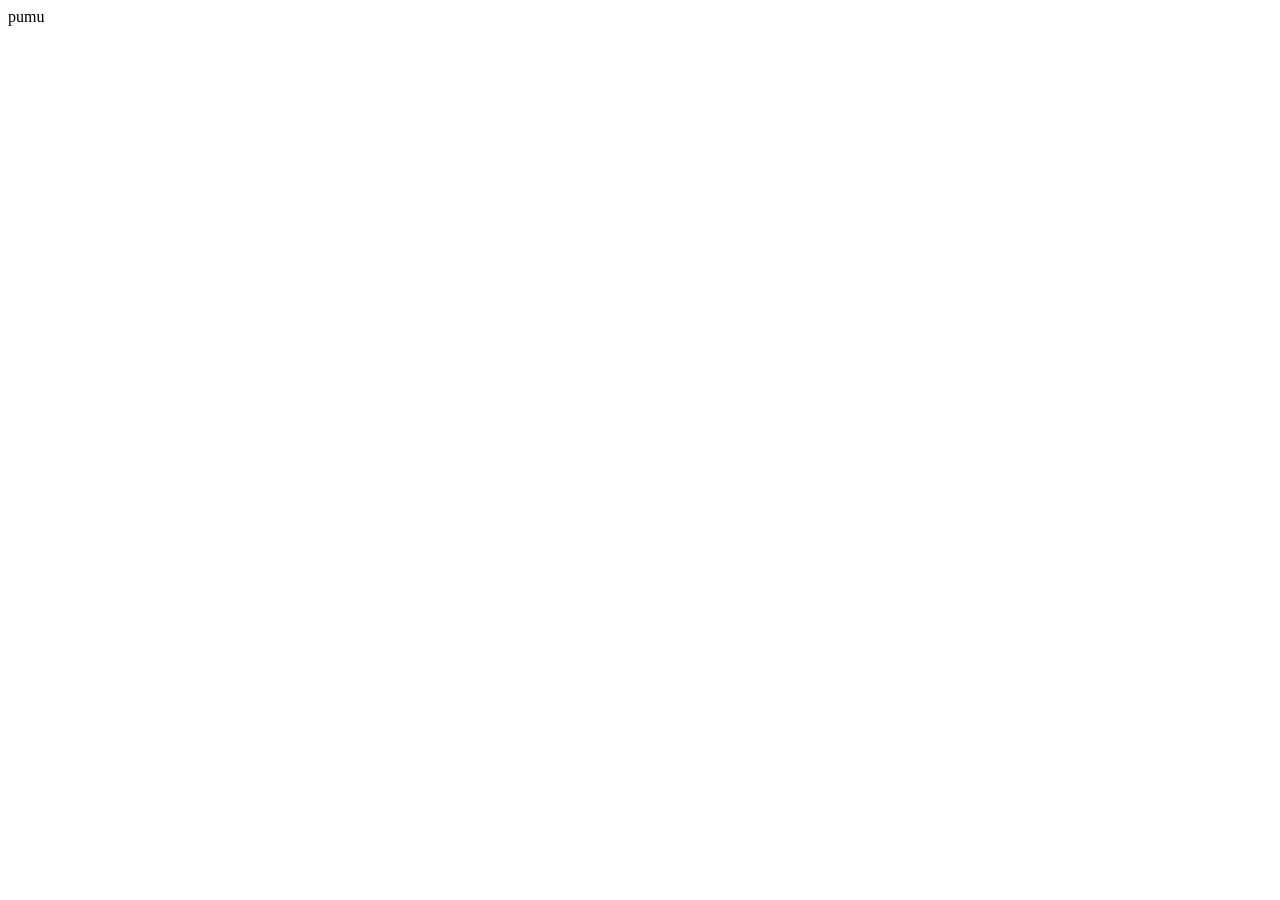
==== index.html @ 87265f7c "initial commit" ====
<!DOCTYPE html>
<html lang="en">

<head>
  <meta charset="UTF-8">
  <meta name="viewport" content="width=device-width, initial-scale=1.0">
  <title>Document</title>
</head>

<body>
  pumu

</body>

</html>
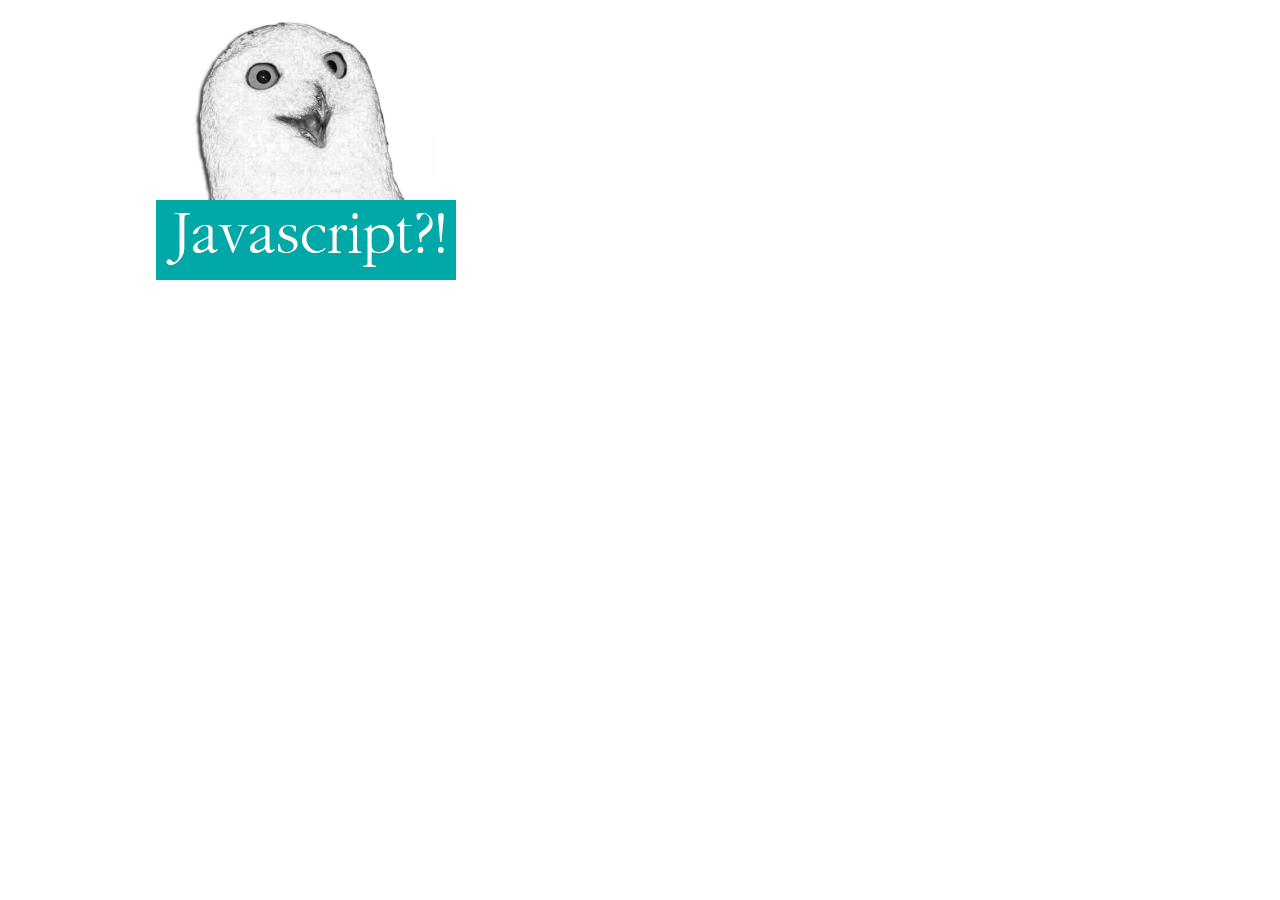
==== commit abae0d8c: "add img" ====
--- a/index.html
+++ b/index.html
@@ -8,7 +8,7 @@
 </head>
 
 <body>
-  pumu
+  <img src="0_o.png" alt="Опаньки">
 
 </body>
 
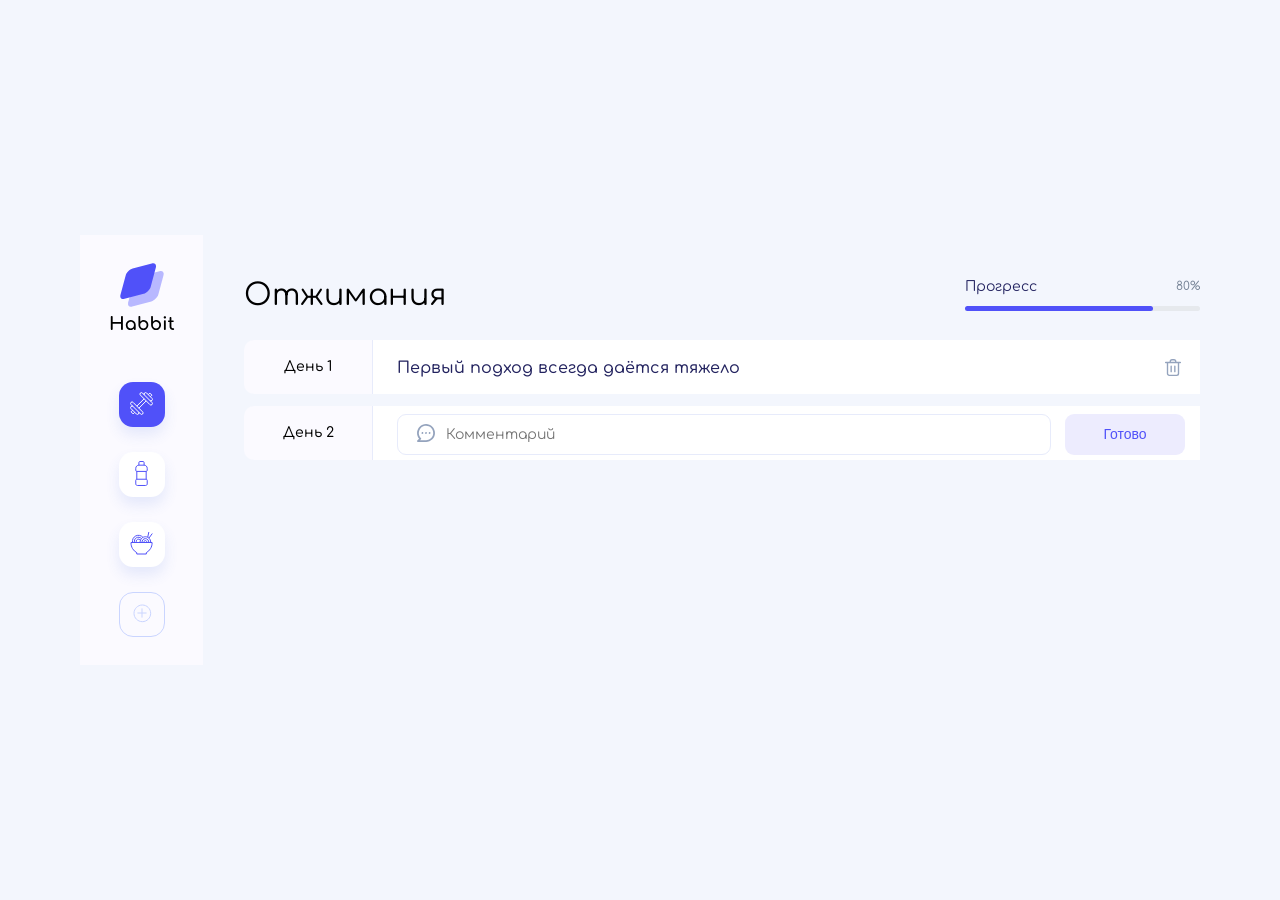
==== commit aef41fa1: "add markup, styles, assets for the final-project" ====
--- a/index.html
+++ b/index.html
@@ -5,10 +5,80 @@
   <meta charset="UTF-8">
   <meta name="viewport" content="width=device-width, initial-scale=1.0">
   <title>Document</title>
+  <link rel="preconnect" href="https://fonts.googleapis.com">
+  <link rel="preconnect" href="https://fonts.gstatic.com" crossorigin>
+  <link href="https://fonts.googleapis.com/css2?family=Comfortaa:wght@300..700&display=swap" rel="stylesheet">
+  <link rel="stylesheet" href="css/style.css">
+  <script src="js/app.js" defer></script>
 </head>
 
 <body>
-  <img src="0_o.png" alt="Опаньки">
+  <div class="app">
+    <aside class="panel">
+      <img class="panel__logo" src="images/logo.svg" alt="Логотип приложения Habbit">
+      <nav class="panel__nav menu">
+        <ul class="menu__list list-reset">
+          <li class="menu__item">
+            <button class="menu__button menu__button_active btn-reset">
+              <img src="images/fitness.svg" alt="Fitness">
+            </button>
+          </li>
+          <li class="menu__item">
+            <button class="menu__button btn-reset">
+              <img src="images/waterbottle.svg" alt="Water">
+            </button>
+          </li>
+          <li class="menu__item">
+            <button class="menu__button btn-reset">
+              <img src="images/meal.svg" alt="Food">
+            </button>
+          </li>
+        </ul>
+      </nav>
+      <button class="menu__add btn-reset">
+        <img src="images/add.svg" alt="Add">
+      </button>
+    </aside>
+    <section class="content">
+      <header class="header">
+        <h1 class="header__title">Отжимания</h1>
+        <div class="progress">
+          <div class="progress__text">
+            <span class="progress__text-name">Прогресс</span>
+            <span class="progress__text-percent">80%</span>
+          </div>
+          <div class="progress__bar">
+            <div class="progress__bar-cover"></div>
+          </div>
+        </div>
+      </header>
+      <main>
+        <ul class="habbits list-reset">
+          <li class="habbits__item">
+            <div class="habbits__item-day">День 1</div>
+            <div class="habbits__item-desc">
+              <p class="habbits__item-text">Первый подход всегда даётся тяжело</p>
+              <button class="habbits__item-delete btn-reset">
+                <img src="images/bucket.svg" alt="Delete item">
+              </button>
+            </div>
+          </li>
+          <li class="habbits__item">
+            <div class="habbits__item-day">День 2</div>
+            <div class="habbits__item-desc">
+              <form class="habbits__item-form" action="">
+                <input type="text" class="habbits__item-input" placeholder="Комментарий">
+                <button class="habbits__item-btn btn-reset">Готово</button>
+              </form>
+            </div>
+          </li>
+        </ul>
+
+      </main>
+    </section>
+  </div>
+
+
 
 </body>
 
--- a/css/style.css
+++ b/css/style.css
@@ -0,0 +1,261 @@
+:root {
+  --font-family: "Comfortaa", sans-serif;
+}
+
+html {
+  box-sizing: border-box;
+}
+
+*,
+*::before,
+*::after {
+  box-sizing: inherit;
+}
+
+a {
+  color: inherit;
+  text-decoration: none;
+}
+
+img {
+  max-width: 100%;
+  height: auto;
+}
+
+.list-reset {
+  margin: 0;
+  padding: 0;
+  list-style: none;
+}
+
+.btn-reset {
+  padding: 0;
+  border: none;
+  background-color: transparent;
+  cursor: pointer;
+}
+
+body {
+  margin: 0;
+  padding: 0;
+  min-height: 100dvh;
+  display: flex;
+  justify-content: center;
+  align-items: center;
+  font-family: var(--font-family);
+  font-optical-sizing: auto;
+  font-size: 16px;
+  font-weight: 500;
+  font-style: normal;
+  line-height: 1;
+  background-color: #f3f6fd;
+}
+
+.app {
+  display: flex;
+  width: 1120px;
+}
+
+.panel {
+  padding-block: 28px;
+  width: 123px;
+  display: flex;
+  flex-direction: column;
+  align-items: center;
+  background-color: #FBFAFF;
+}
+
+.panel__logo {
+  margin-bottom: 48px;
+}
+
+.panel__nav {
+  margin-bottom: 25px;
+}
+
+.menu__list {
+  display: flex;
+  flex-direction: column;
+  align-items: center;
+  gap: 25px;
+}
+
+.menu__button {
+  border-radius: 14px;
+  width: 46px;
+  height: 45px;
+  background-color: #fff;
+  box-shadow: 0 8px 14px 0 rgba(62, 107, 224, 0.12);
+}
+
+.menu__button_active {
+  background-color: #5051f9;
+}
+
+.menu__button_active img {
+  filter: brightness(0) invert(1);
+}
+
+.menu__button:hover {
+  background-color: #6a6afb;
+}
+
+.menu__button:hover img {
+  filter: brightness(0) invert(1);
+}
+
+.menu__add {
+  border: 1px solid #cad5ff;
+  border-radius: 14px;
+  width: 46px;
+  height: 45px;
+}
+
+.menu__add:hover {
+  background-color: #f3f6fd;
+}
+
+.content {
+  padding-inline: 41px 0;
+  padding-block: 45px;
+  flex-grow: 1;
+}
+
+.header {
+  margin-bottom: 29px;
+  display: flex;
+  align-items: flex-end;
+  justify-content: space-between;
+}
+
+.header__title {
+  margin-block: 0;
+  font-weight: 400;
+  font-size: 30px;
+  color: #000;
+}
+
+.progress {
+  width: 235px;
+}
+
+.progress__text {
+  margin-bottom: 12px;
+  display: flex;
+  justify-content: space-between;
+}
+
+.progress__text-name {
+  font-weight: 400;
+  font-size: 14px;
+  color: #232360;
+}
+
+.progress__text-percent {
+  font-weight: 400;
+  font-size: 12px;
+  color: #768396;
+}
+
+.progress__bar {
+  position: relative;
+  width: 100%;
+  height: 5px;
+  border-radius: 4px;
+  background-color: #e6e9ed;
+}
+
+.progress__bar-cover {
+  position: absolute;
+  top: 0;
+  left: 0;
+  height: 100%;
+  width: 80%;
+  background-color: #5051F9;
+  border-radius: inherit;
+}
+
+.habbits__item {
+  margin-bottom: 12px;
+  display: flex;
+  border-radius: 10px;
+  background-color: #FBFAFF;
+}
+
+.habbits__item-day {
+  width: 129px;
+  border-right: 1px solid #e7ebfb;
+  display: flex;
+  align-items: center;
+  justify-content: center;
+  font-size: 14px;
+  color: #000;
+}
+
+.habbits__item-desc {
+  padding-inline: 24px 15px;
+  padding-block: 7px 5px;
+  min-height: 54px;
+  flex-grow: 1;
+  display: flex;
+  justify-content: space-between;
+  align-items: center;
+  font-size: 16px;
+  color: #23235f;
+  background-color: #fff;
+}
+
+.habbits__item-text {
+  margin-block: 0;
+}
+
+.habbits__item-delete {
+  width: 24px;
+  height: 24px;
+  border: 1px solid transparent;
+}
+
+.habbits__item-form {
+  position: relative;
+  flex-grow: 1;
+  display: flex;
+  gap: 14px;
+  align-items: stretch;
+}
+
+.habbits__item-input {
+  padding-inline: 48px 20px;
+  padding-block: 12px;
+  border: 1px solid #e7ebfb;
+  flex-grow: 1;
+  border-radius: 9px;
+  background-color: #fff;
+  font-family: inherit;
+  font-size: 14px;
+  color: #23235f;
+}
+
+.habbits__item-form::before {
+  content: '';
+  position: absolute;
+  top: 10px;
+  left: 20px;
+  width: 18px;
+  height: 18px;
+  background-image: url('../images/dots.svg');
+  background-repeat: no-repeat;
+  background-size: cover;
+}
+
+.habbits__item-comment::placeholder {
+  color: #8899a8;
+}
+
+.habbits__item-btn {
+  min-width: 120px;
+  font-size: 14px;
+  align-self: stretch;
+  color: #5051f9;
+  background-color: #edecfe;
+  border-radius: 9px;
+}
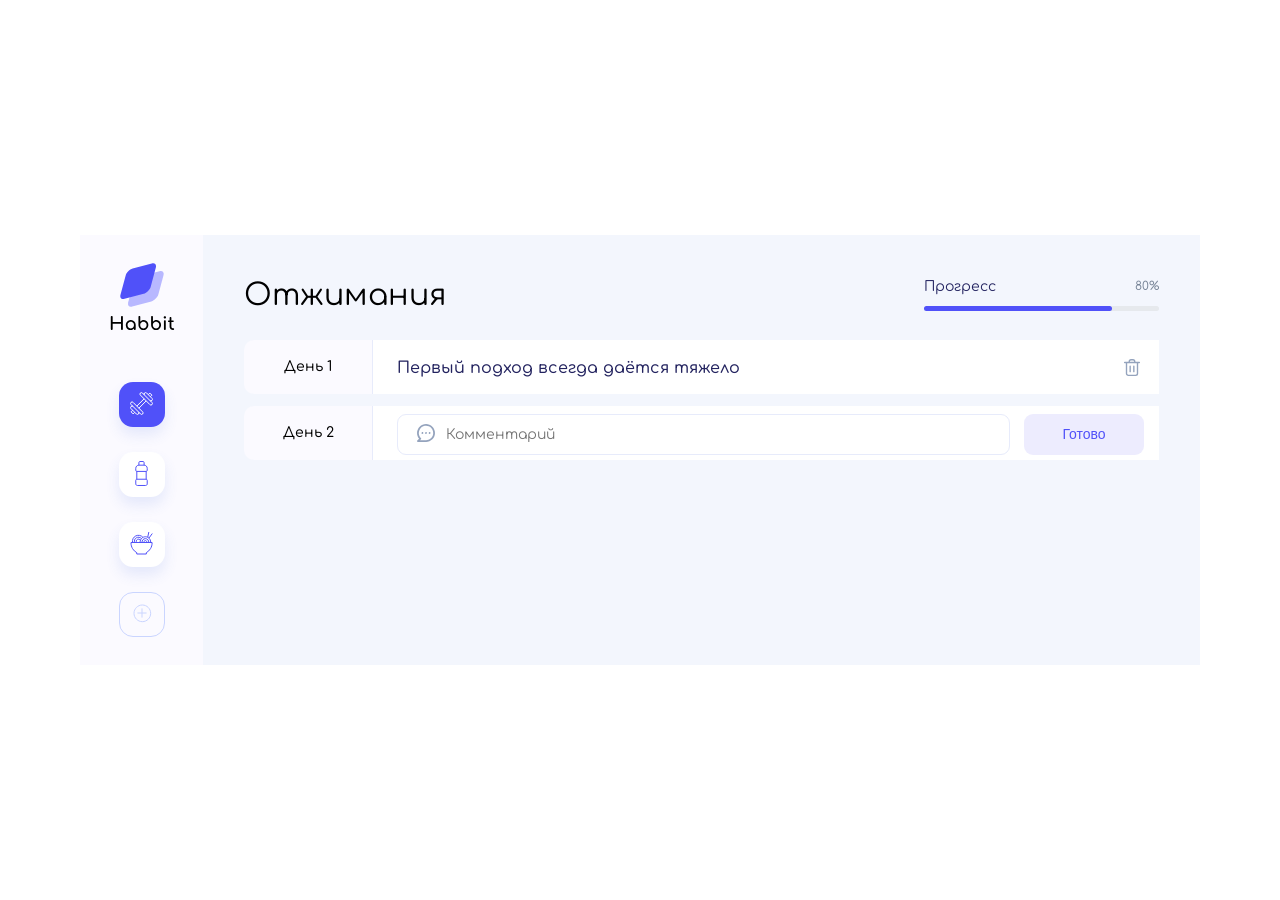
==== commit 677baa5d: "small fixes" ====
--- a/index.html
+++ b/index.html
@@ -5,6 +5,7 @@
   <meta charset="UTF-8">
   <meta name="viewport" content="width=device-width, initial-scale=1.0">
   <title>Document</title>
+  <link rel="icon" type="image/png" sizes="32x32" href="images/favicon-32x32.png">
   <link rel="preconnect" href="https://fonts.googleapis.com">
   <link rel="preconnect" href="https://fonts.gstatic.com" crossorigin>
   <link href="https://fonts.googleapis.com/css2?family=Comfortaa:wght@300..700&display=swap" rel="stylesheet">
--- a/css/style.css
+++ b/css/style.css
@@ -48,12 +48,12 @@
   font-weight: 500;
   font-style: normal;
   line-height: 1;
+}
+
+.app {
+  display: flex;
+  width: 1120px;
   background-color: #f3f6fd;
-}
-
-.app {
-  display: flex;
-  width: 1120px;
 }
 
 .panel {
@@ -116,7 +116,7 @@
 }
 
 .content {
-  padding-inline: 41px 0;
+  padding-inline: 41px;
   padding-block: 45px;
   flex-grow: 1;
 }
@@ -254,8 +254,11 @@
 .habbits__item-btn {
   min-width: 120px;
   font-size: 14px;
-  align-self: stretch;
   color: #5051f9;
   background-color: #edecfe;
   border-radius: 9px;
+}
+
+.habbits__item-btn:hover {
+  filter: brightness(0.95);
 }
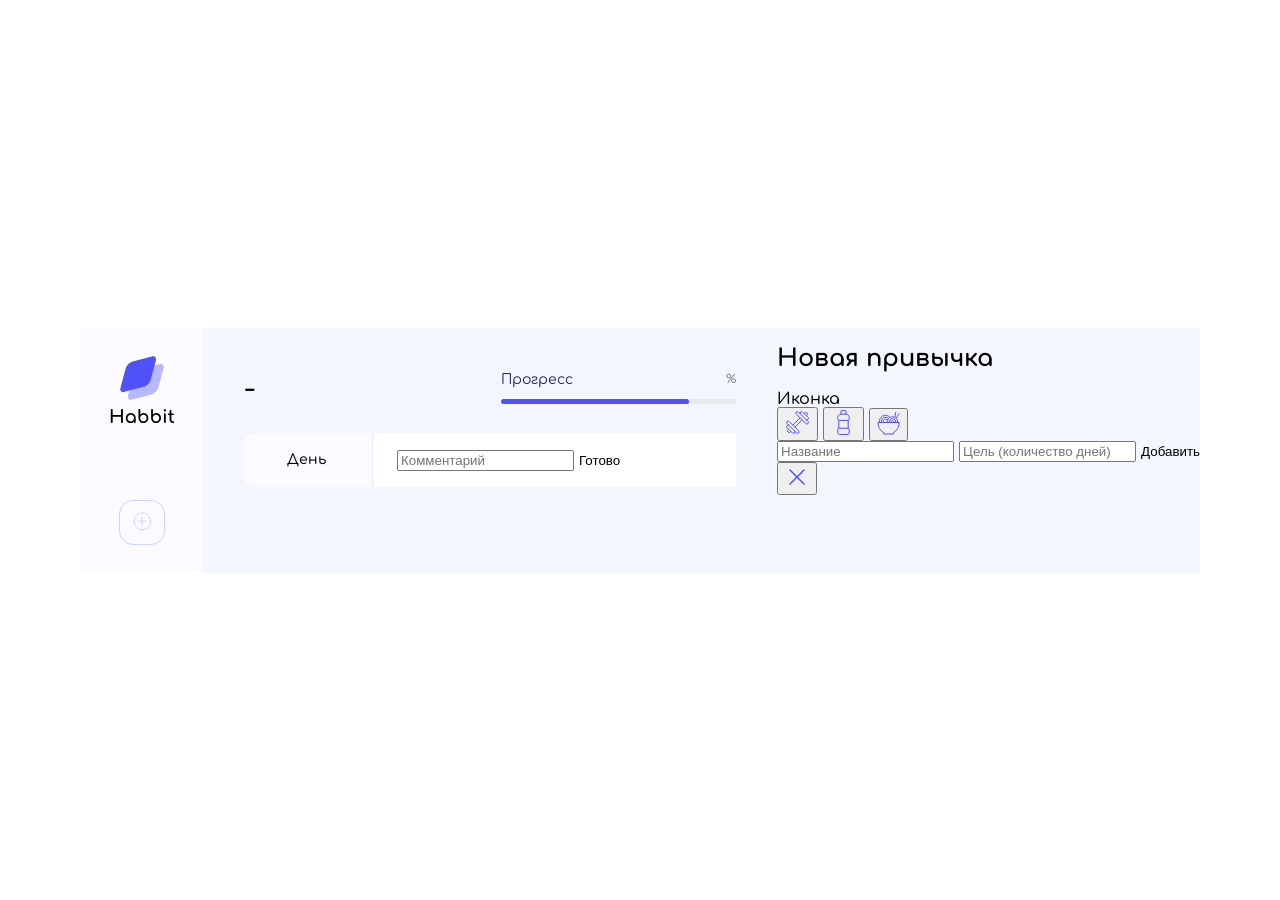
==== commit 1a5e8a48: "change markup" ====
--- a/index.html
+++ b/index.html
@@ -19,34 +19,25 @@
       <img class="panel__logo" src="images/logo.svg" alt="Логотип приложения Habbit">
       <nav class="panel__nav menu">
         <ul class="menu__list list-reset">
-          <li class="menu__item">
-            <button class="menu__button menu__button_active btn-reset">
+          <!-- <li class="menu__item">
+            <button class="menu__button menu__button_active btn-reset" data-menu-habbit-id="1">
               <img src="images/fitness.svg" alt="Fitness">
             </button>
           </li>
-          <li class="menu__item">
-            <button class="menu__button btn-reset">
-              <img src="images/waterbottle.svg" alt="Water">
-            </button>
-          </li>
-          <li class="menu__item">
-            <button class="menu__button btn-reset">
-              <img src="images/meal.svg" alt="Food">
-            </button>
-          </li>
+         -->
         </ul>
       </nav>
-      <button class="menu__add btn-reset">
+      <button class="menu__add btn-reset" onclick="togglePopup()">
         <img src="images/add.svg" alt="Add">
       </button>
     </aside>
     <section class="content">
       <header class="header">
-        <h1 class="header__title">Отжимания</h1>
+        <h1 class="header__title">-</h1>
         <div class="progress">
           <div class="progress__text">
             <span class="progress__text-name">Прогресс</span>
-            <span class="progress__text-percent">80%</span>
+            <span class="progress__text-percent">%</span>
           </div>
           <div class="progress__bar">
             <div class="progress__bar-cover"></div>
@@ -54,8 +45,9 @@
         </div>
       </header>
       <main>
-        <ul class="habbits list-reset">
-          <li class="habbits__item">
+        <section class="habbits">
+          <ul class="habbits__list list-reset">
+            <!-- <li class="habbits__item">
             <div class="habbits__item-day">День 1</div>
             <div class="habbits__item-desc">
               <p class="habbits__item-text">Первый подход всегда даётся тяжело</p>
@@ -63,23 +55,47 @@
                 <img src="images/bucket.svg" alt="Delete item">
               </button>
             </div>
-          </li>
-          <li class="habbits__item">
-            <div class="habbits__item-day">День 2</div>
+          </li> -->
+          </ul>
+          <div class="habbits__item habbits__item--form">
+            <div class="habbits__item-day">День&nbsp;<span class="habbits__new-day-number"></span></div>
             <div class="habbits__item-desc">
-              <form class="habbits__item-form" action="">
-                <input type="text" class="habbits__item-input" placeholder="Комментарий">
-                <button class="habbits__item-btn btn-reset">Готово</button>
+              <form class="habbits__form" onsubmit="addNewDay(event)">
+                <input name="comment" type="text" class="habbits__input" placeholder="Комментарий">
+                <button class="habbits__form-btn btn-reset">Готово</button>
               </form>
             </div>
-          </li>
-        </ul>
-
+          </div>
+        </section>
       </main>
     </section>
+    <div class="cover cover_hidden">
+      <div class="popup">
+        <h2 class="popup__title">Новая привычка</h2>
+        <div class="icon-label">Иконка</div>
+        <div class="icon-select">
+          <button class="icon icon_active" onclick="setIcon(this,'sport')">
+            <img src="images/sport.svg" alt="Спорт" />
+          </button>
+          <button class="icon" onclick="setIcon(this,'water')">
+            <img src="images/water.svg" alt="Напитки" />
+          </button>
+          <button class="icon" onclick="setIcon(this,'food')">
+            <img src="images/food.svg" alt="Еда" />
+          </button>
+        </div>
+        <form class="popup__form" onsubmit="addNewHabbit(event)">
+          <input type="text" name="name" placeholder="Название" />
+          <input type="text" name="icon" placeholder="Иконка" value="sport" hidden />
+          <input type="number" name="target" placeholder="Цель (количество дней)" />
+          <button class="button btn-reset" type="submit">Добавить</button>
+        </form>
+        <button class="popup__close" onclick="togglePopup()">
+          <img src="images/close.svg" alt="Закрыть попап" />
+        </button>
+      </div>
+    </div>
   </div>
-
-
 
 </body>
 
